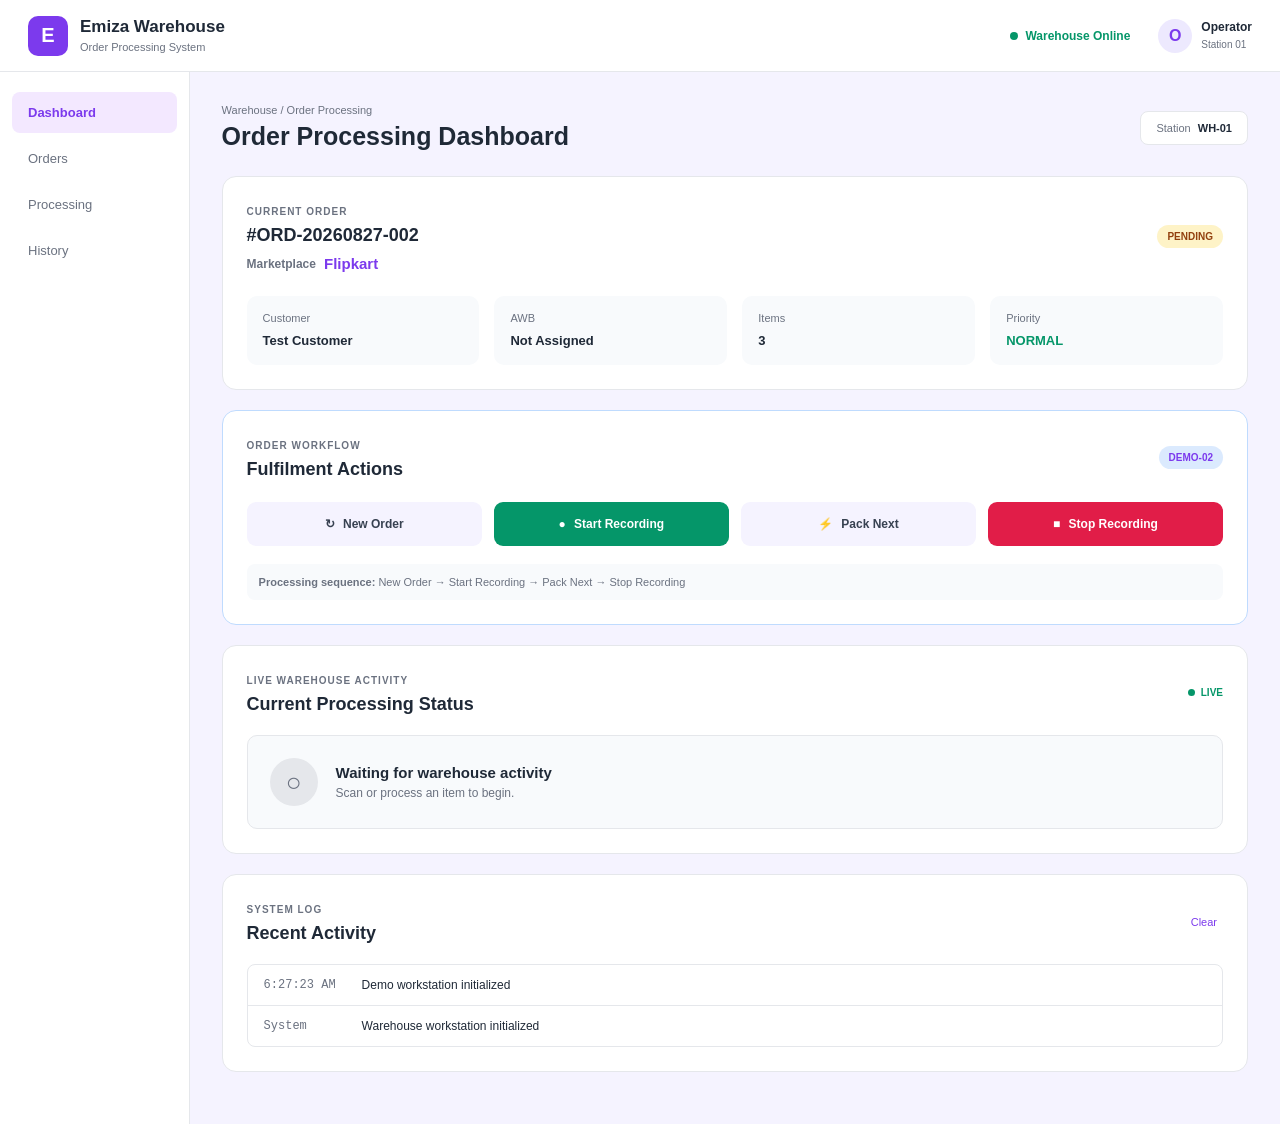
==== demo-02/index.html @ 06ffaedf "Enabled demo 2 and demo 3 static pages" ====
<!DOCTYPE html>
<html lang="en">

<head>
    <meta charset="UTF-8">

    <meta
        name="viewport"
        content="width=device-width, initial-scale=1.0"
    >

    <title>Emiza Warehouse — Demo-02</title>

    <link
        rel="stylesheet"
        href="style.css"
    >
</head>

<body>

    <div class="app">

        <!-- HEADER -->

        <header class="header">

            <div class="brand">

                <div class="logo">
                    E
                </div>

                <div>

                    <h1>
                        Emiza Warehouse
                    </h1>

                    <span>
                        Order Processing System
                    </span>

                </div>

            </div>


            <div class="header-right">

                <div class="warehouse-status">

                    <span class="online-dot"></span>

                    Warehouse Online

                </div>


                <div class="user">

                    <div class="avatar">
                        O
                    </div>

                    <div>

                        <strong>
                            Operator
                        </strong>

                        <small>
                            Station 01
                        </small>

                    </div>

                </div>

            </div>

        </header>


        <!-- MAIN -->

        <div class="layout">


            <!-- SIDEBAR -->

            <aside class="sidebar">

                <button
                    class="nav-item active"
                    data-page="dashboard"
                >
                    Dashboard
                </button>


                <button
                    class="nav-item"
                    data-page="orders"
                >
                    Orders
                </button>


                <button
                    class="nav-item"
                    data-page="processing"
                >
                    Processing
                </button>


                <button
                    class="nav-item"
                    data-page="history"
                >
                    History
                </button>

            </aside>


            <!-- CONTENT -->

            <main class="main-content">


                <div class="page-header">

                    <div>

                        <div class="breadcrumb">
                            Warehouse / Order Processing
                        </div>

                        <h2 id="pageTitle">
                            Order Processing Dashboard
                        </h2>

                    </div>


                    <div class="station-badge">

                        Station

                        <strong>
                            WH-01
                        </strong>

                    </div>

                </div>


                <!-- ORDER CARD -->

                <section class="order-card">

                    <div class="order-card-header">

                        
                        <div>

                            <span class="section-label">
                                CURRENT ORDER
                            </span>


                            <h3 id="orderNumber">
                                #ORD-20260827-002
                            </h3>


                            <div class="order-marketplace">

                                <span>
                                    Marketplace
                                </span>

                                <strong>
                                    Flipkart
                                </strong>

                            </div>

                        </div>


<span
                            id="orderStateBadge"
                            class="badge pending"
                        >
                            PENDING
                        </span>

                    </div>


                    <div class="order-grid">

                        <div class="info-item">

                            <span>
                                Customer
                            </span>

                            <strong>
                                Test Customer
                            </strong>

                        </div>


                        <div class="info-item">

                            <span>
                                AWB
                            </span>

                            <strong>
                                Not Assigned
                            </strong>

                        </div>


                        <div class="info-item">

                            <span>
                                Items
                            </span>

                            <strong>
                                3
                            </strong>

                        </div>


                        <div class="info-item">

                            <span>
                                Priority
                            </span>

                            <strong class="normal-priority">
                                NORMAL
                            </strong>

                        </div>

                    </div>

                </section>



                <!-- DEMO CONTROLS -->

                <section class="test-card">

                    <div class="test-header">

                        <div>

                            <span class="section-label">
                                ORDER WORKFLOW
                            </span>


                            <h3>
                                Fulfilment Actions
                            </h3>

                        </div>


                        <span class="test-badge">
                            DEMO-02
                        </span>

                    </div>


                    <div class="button-grid">

                        <button
                            id="btnNormal"
                            class="btn secondary"
                            type="button"
                        >

                            <span class="button-icon">
                                ↻
                            </span>

                            New Order

                        </button>


                        <button
                            id="btnStart"
                            class="btn start"
                            type="button"
                        >

                            <span class="button-icon">
                                ●
                            </span>

                            Start Recording

                        </button>


                        <button
                            id="btnUpdate"
                            class="btn secondary"
                            type="button"
                        >

                            <span class="button-icon">
                                ⚡
                            </span>

                            Pack Next

                        </button>


                        <button
                            id="btnStop"
                            class="btn stop"
                            type="button"
                        >

                            <span class="button-icon">
                                ■
                            </span>

                            Stop Recording

                        </button>

                    </div>


                    <div class="test-note">

                        <strong>
                            Processing sequence:
                        </strong>

                        New Order →
                        Start Recording →
                        Pack Next →
                        Stop Recording

                    </div>

                </section>


                <!-- THIS IS THE DIV YOUR EXTENSION WATCHES -->

                <section class="activity-card">

                    <div class="activity-header">

                        <div>

                            <span class="section-label">
                                LIVE WAREHOUSE ACTIVITY
                            </span>

                            <h3>
                                Current Processing Status
                            </h3>

                        </div>


                        <div class="live-status">

                            <span></span>

                            LIVE

                        </div>

                    </div>


                    <div
                        id="recording-status"
                        class="recording-status"
                    >

                        <div class="status-icon pending-icon">

                            ○

                        </div>


                        <div>

                            <div class="status-title">
                                Waiting for warehouse activity
                            </div>

                            <div class="status-description">

                                Scan or process an item to begin.

                            </div>

                        </div>

                    </div>

                </section>




                <!-- ACTIVITY LOG -->

                <section class="log-card">

                    <div class="log-header">

                        <div>

                            <span class="section-label">
                                SYSTEM LOG
                            </span>

                            <h3>
                                Recent Activity
                            </h3>

                        </div>


                        <button
                            id="clearLog"
                            class="clear-button"
                        >
                            Clear
                        </button>

                    </div>


                    <div
                        id="activity-log"
                        class="activity-log"
                    >

                        <div class="log-item">

                            <span class="log-time">
                                System
                            </span>

                            <span>
                                Warehouse workstation initialized
                            </span>

                        </div>

                    </div>

                </section>


            </main>

        </div>

    </div>


    <script
        src="app.js"
    ></script>

</body>

</html>
---- demo-02/style.css ----
:root {

    --primary:
        #7c3aed;

    --primary-dark:
        #6d28d9;

    --green:
        #059669;

    --red:
        #e11d48;

    --orange:
        #d97706;

    --bg:
        #f5f3ff;

    --card:
        #ffffff;

    --border:
        #e5e7eb;

    --text:
        #1f2937;

    --muted:
        #6b7280;
}


* {

    box-sizing:
        border-box;
}


body {

    margin: 0;

    background:
        var(--bg);

    color:
        var(--text);

    font-family:
        Arial,
        sans-serif;
}


/* HEADER */

.header {

    height:
        72px;

    background:
        white;

    border-bottom:
        1px solid var(--border);

    display:
        flex;

    align-items:
        center;

    justify-content:
        space-between;

    padding:
        0 28px;
}


.brand {

    display:
        flex;

    align-items:
        center;

    gap:
        12px;
}


.logo {

    width:
        40px;

    height:
        40px;

    border-radius:
        10px;

    display:
        flex;

    align-items:
        center;

    justify-content:
        center;

    background:
        var(--primary);

    color:
        white;

    font-size:
        20px;

    font-weight:
        800;
}


.brand h1 {

    margin:
        0;

    font-size:
        17px;
}


.brand span {

    color:
        var(--muted);

    font-size:
        11px;
}


.header-right {

    display:
        flex;

    align-items:
        center;

    gap:
        28px;
}


.warehouse-status {

    display:
        flex;

    align-items:
        center;

    gap:
        7px;

    color:
        var(--green);

    font-size:
        12px;

    font-weight:
        600;
}


.online-dot {

    width:
        8px;

    height:
        8px;

    border-radius:
        50%;

    background:
        var(--green);
}


.user {

    display:
        flex;

    align-items:
        center;

    gap:
        9px;
}


.avatar {

    width:
        34px;

    height:
        34px;

    border-radius:
        50%;

    background:
        #ede9fe;

    color:
        var(--primary);

    display:
        flex;

    align-items:
        center;

    justify-content:
        center;

    font-weight:
        bold;
}


.user strong {

    display:
        block;

    font-size:
        12px;
}


.user small {

    color:
        var(--muted);

    font-size:
        10px;
}


/* LAYOUT */

.layout {

    display:
        flex;

    min-height:
        calc(100vh - 72px);
}


.sidebar {

    width:
        220px;

    background:
        white;

    border-right:
        1px solid var(--border);

    padding:
        20px 12px;
}


.nav-item {

    width:
        100%;

    border:
        none;

    background:
        transparent;

    text-align:
        left;

    padding:
        13px 16px;

    margin-bottom:
        5px;

    border-radius:
        8px;

    color:
        var(--muted);

    cursor:
        pointer;

    font-size:
        13px;
}


.nav-item:hover {

    background:
        #f5f3ff;
}


.nav-item.active {

    background:
        #f3e8ff;

    color:
        var(--primary);

    font-weight:
        700;
}


/* MAIN */

.main-content {

    width:
        100%;

    max-width:
        1300px;

    margin:
        0 auto;

    padding:
        32px;
}


.page-header {

    display:
        flex;

    align-items:
        center;

    justify-content:
        space-between;

    margin-bottom:
        25px;
}


.breadcrumb {

    color:
        var(--muted);

    font-size:
        11px;

    margin-bottom:
        6px;
}


.page-header h2 {

    margin:
        0;

    font-size:
        25px;
}


.station-badge {

    padding:
        10px 15px;

    background:
        white;

    border:
        1px solid var(--border);

    border-radius:
        8px;

    color:
        var(--muted);

    font-size:
        11px;
}


.station-badge strong {

    color:
        var(--text);

    margin-left:
        4px;
}


/* CARDS */

.order-card,
.activity-card,
.test-card,
.log-card {

    background:
        var(--card);

    border:
        1px solid var(--border);

    border-radius:
        14px;

    padding:
        24px;

    margin-bottom:
        20px;
}


.order-card-header,
.activity-header,
.test-header,
.log-header {

    display:
        flex;

    align-items:
        center;

    justify-content:
        space-between;
}


.section-label {

    font-size:
        10px;

    font-weight:
        800;

    color:
        var(--muted);

    letter-spacing:
        1px;
}


.order-card h3,
.activity-card h3,
.test-card h3,
.log-card h3 {

    margin:
        6px 0 0;

    font-size:
        18px;
}


.badge {

    padding:
        6px 10px;

    border-radius:
        20px;

    font-size:
        10px;

    font-weight:
        800;
}


.badge.pending {

    background:
        #fef3c7;

    color:
        #92400e;
}


.order-grid {

    display:
        grid;

    grid-template-columns:
        repeat(4, 1fr);

    gap:
        15px;

    margin-top:
        24px;
}


.info-item {

    padding:
        16px;

    background:
        #f8fafc;

    border-radius:
        10px;
}


.info-item span {

    display:
        block;

    color:
        var(--muted);

    font-size:
        11px;

    margin-bottom:
        7px;
}


.info-item strong {

    font-size:
        13px;
}


.normal-priority {

    color:
        var(--green);
}


/* LIVE STATUS */

.live-status {

    display:
        flex;

    align-items:
        center;

    gap:
        6px;

    color:
        var(--green);

    font-size:
        10px;

    font-weight:
        bold;
}


.live-status span {

    width:
        7px;

    height:
        7px;

    border-radius:
        50%;

    background:
        var(--green);
}


.recording-status {

    display:
        flex;

    align-items:
        center;

    gap:
        18px;

    padding:
        22px;

    margin-top:
        20px;

    border:
        1px solid var(--border);

    border-radius:
        10px;

    background:
        #f8fafc;
}


.status-icon {

    width:
        48px;

    height:
        48px;

    border-radius:
        50%;

    display:
        flex;

    align-items:
        center;

    justify-content:
        center;

    font-size:
        26px;

    background:
        #e5e7eb;

    color:
        var(--muted);
}


.status-title {

    font-size:
        15px;

    font-weight:
        700;
}


.status-description {

    margin-top:
        5px;

    color:
        var(--muted);

    font-size:
        12px;
}


/* TEST AREA */

.test-card {

    border:
        1px solid #bfdbfe;
}


.test-badge {

    padding:
        6px 10px;

    border-radius:
        20px;

    background:
        #dbeafe;

    color:
        var(--primary);

    font-size:
        10px;

    font-weight:
        800;
}


.button-grid {

    display:
        grid;

    grid-template-columns:
        repeat(4, 1fr);

    gap:
        12px;

    margin-top:
        22px;
}


.btn {

    border:
        none;

    border-radius:
        9px;

    padding:
        15px 12px;

    cursor:
        pointer;

    font-weight:
        700;

    font-size:
        12px;

    transition:
        transform 0.15s,
        opacity 0.15s;
}


.btn:hover {

    transform:
        translateY(-1px);
}


.button-icon {

    margin-right:
        5px;
}


.secondary {

    background:
        #f5f3ff;

    color:
        #374151;
}


.start {

    background:
        var(--green);

    color:
        white;
}


.stop {

    background:
        var(--red);

    color:
        white;
}


.test-note {

    margin-top:
        18px;

    padding:
        12px;

    background:
        #f8fafc;

    border-radius:
        8px;

    color:
        var(--muted);

    font-size:
        11px;
}


/* LOG */

.clear-button {

    border:
        none;

    background:
        transparent;

    color:
        var(--primary);

    cursor:
        pointer;

    font-size:
        11px;
}


.activity-log {

    margin-top:
        20px;

    max-height:
        250px;

    overflow-y:
        auto;

    border:
        1px solid var(--border);

    border-radius:
        8px;
}


.log-item {

    display:
        flex;

    gap:
        18px;

    padding:
        13px 16px;

    border-bottom:
        1px solid var(--border);

    font-size:
        12px;
}


.log-item:last-child {

    border-bottom:
        none;
}


.log-time {

    min-width:
        80px;

    color:
        var(--muted);

    font-family:
        monospace;
}


/* RESPONSIVE */

@media (max-width: 900px) {

    .sidebar {

        width:
            160px;
    }


    .order-grid,
    .button-grid {

        grid-template-columns:
            repeat(2, 1fr);
    }

}


@media (max-width: 650px) {

    .sidebar {

        display:
            none;
    }


    .main-content {

        padding:
            18px;
    }


    .header-right {

        gap:
            10px;
    }


    .warehouse-status {

        display:
            none;
    }


    .order-grid,
    .button-grid {

        grid-template-columns:
            1fr;
    }

}

/* Demo-02 marketplace metadata */
.order-marketplace {
    margin-top: 9px;
    display: flex;
    align-items: center;
    gap: 8px;
}
.order-marketplace span {
    color: var(--muted);
    font-size: 12px;
    font-weight: 600;
}
.order-marketplace strong {
    color: var(--primary);
    font-size: 15px;
    font-weight: 700;
}
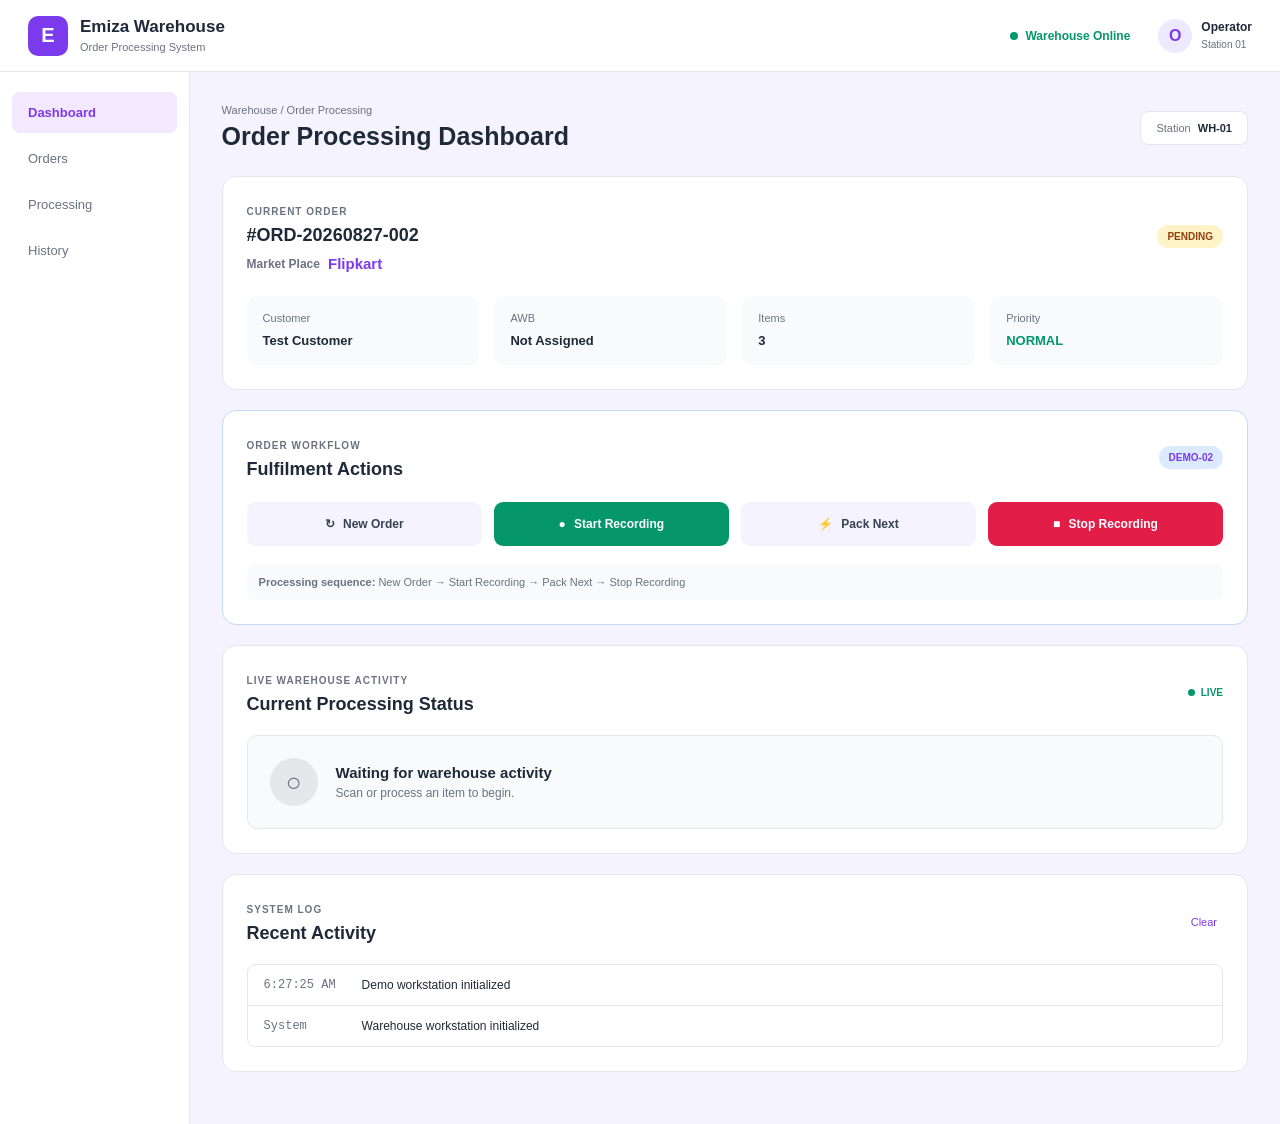
==== commit 947a3b60: "Updated the matket place" ====
--- a/demo-02/index.html
+++ b/demo-02/index.html
@@ -180,7 +180,7 @@
                             <div class="order-marketplace">
 
                                 <span>
-                                    Marketplace
+                                    Market Place
                                 </span>
 
                                 <strong>
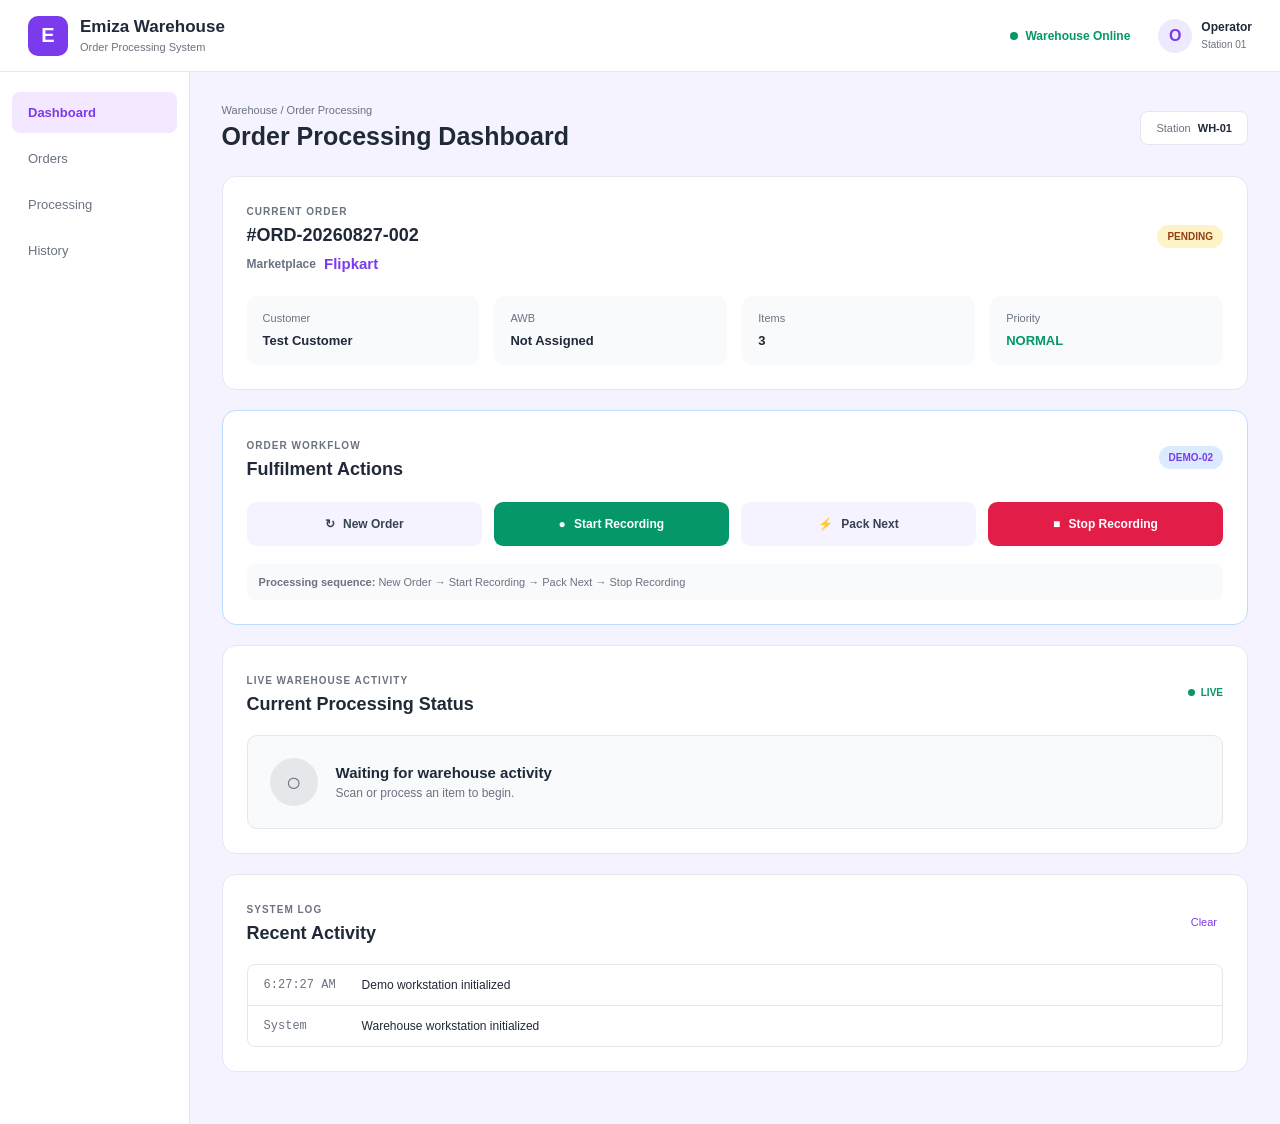
==== commit c4c8f2f5: "Updated the marketplace label" ====
--- a/demo-02/index.html
+++ b/demo-02/index.html
@@ -180,7 +180,7 @@
                             <div class="order-marketplace">
 
                                 <span>
-                                    Market Place
+                                    Marketplace
                                 </span>
 
                                 <strong>
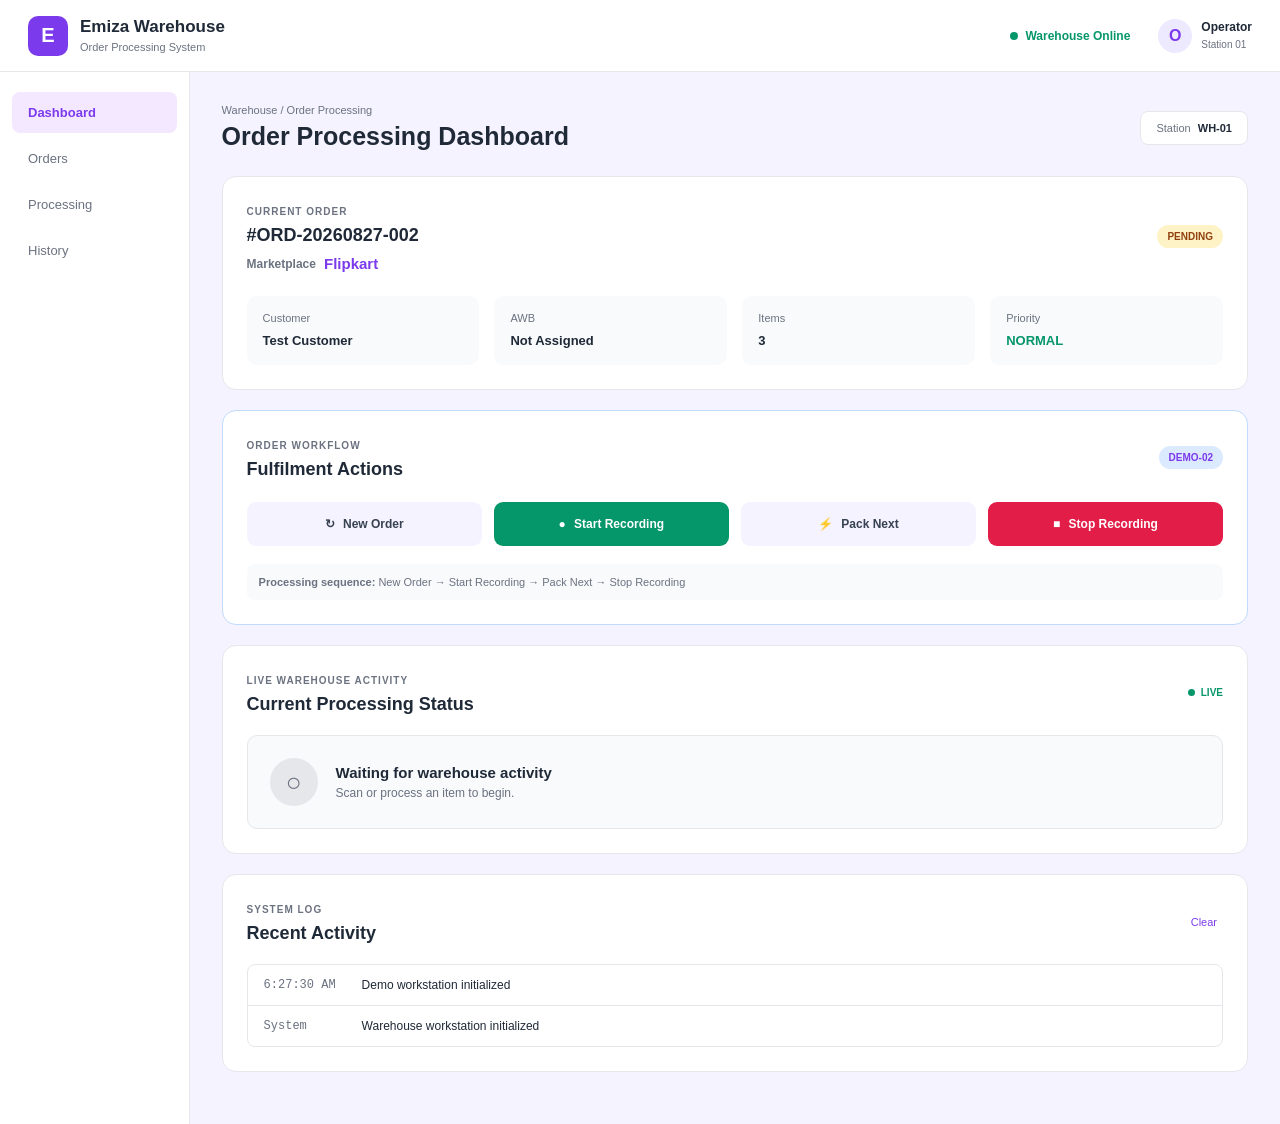
==== commit bb88d856: "Updated the demo-02 for the triggers update" ====
--- a/demo-02/index.html
+++ b/demo-02/index.html
@@ -399,7 +399,7 @@
 
 
                     <div
-                        id="recording-status"
+                        id="packing-status"
                         class="recording-status"
                     >
 
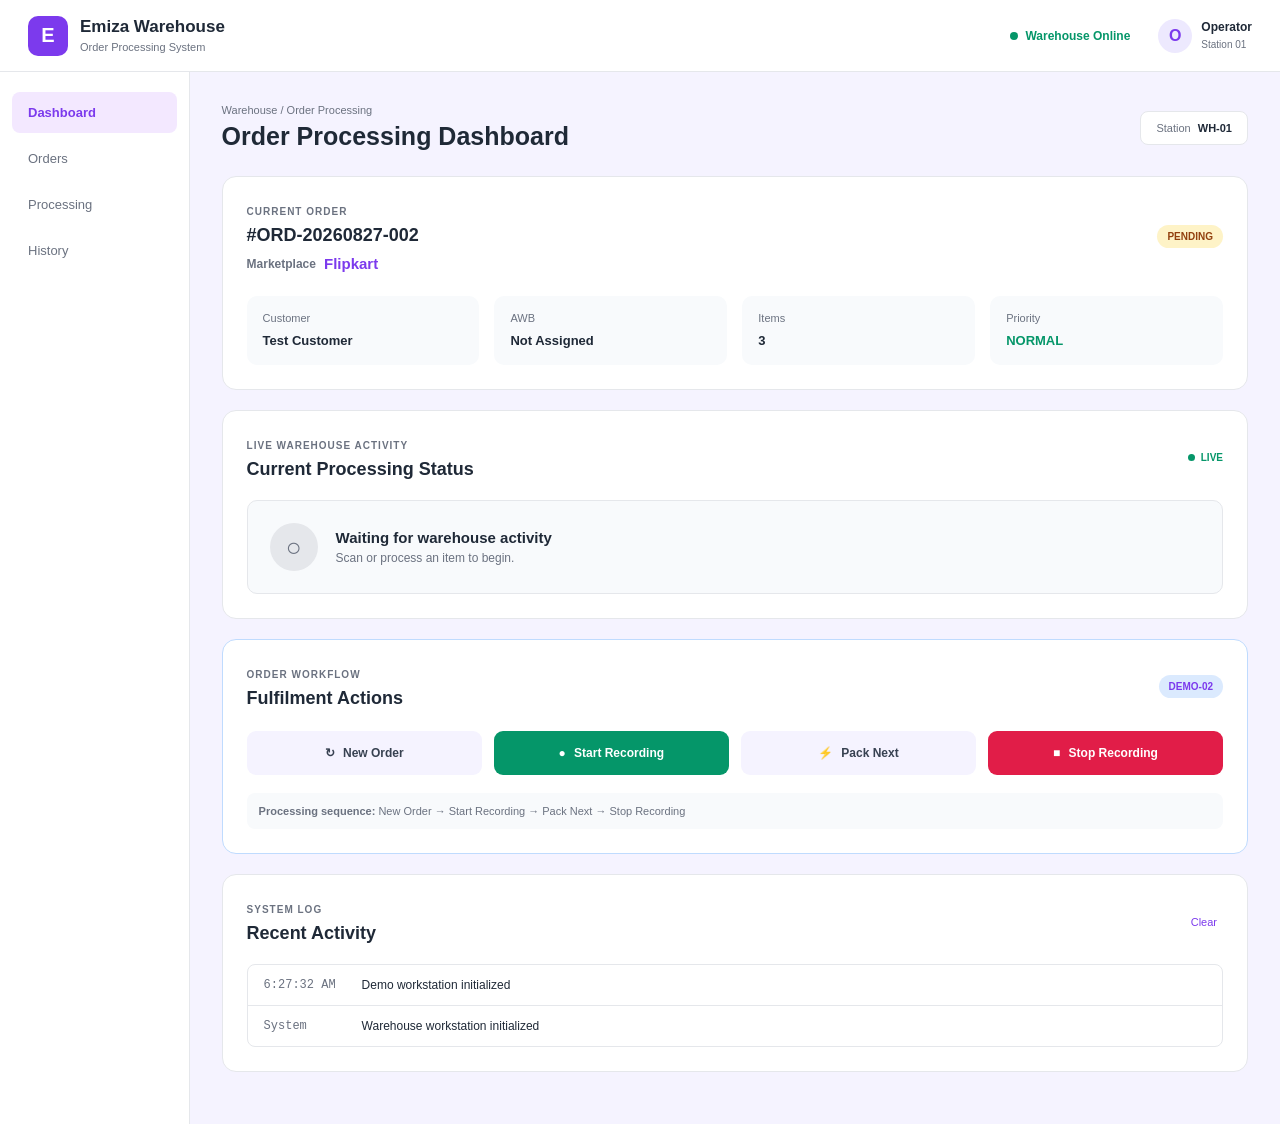
==== commit c70d90f6: "Updated the demo pages for the sections" ====
--- a/demo-02/index.html
+++ b/demo-02/index.html
@@ -261,6 +261,67 @@
 
 
 
+                <!-- THIS IS THE DIV YOUR EXTENSION WATCHES -->
+
+                <section class="activity-card">
+
+                    <div class="activity-header">
+
+                        <div>
+
+                            <span class="section-label">
+                                LIVE WAREHOUSE ACTIVITY
+                            </span>
+
+                            <h3>
+                                Current Processing Status
+                            </h3>
+
+                        </div>
+
+
+                        <div class="live-status">
+
+                            <span></span>
+
+                            LIVE
+
+                        </div>
+
+                    </div>
+
+
+                    <div
+                        id="packing-status"
+                        class="recording-status"
+                    >
+
+                        <div class="status-icon pending-icon">
+
+                            ○
+
+                        </div>
+
+
+                        <div>
+
+                            <div class="status-title">
+                                Waiting for warehouse activity
+                            </div>
+
+                            <div class="status-description">
+
+                                Scan or process an item to begin.
+
+                            </div>
+
+                        </div>
+
+                    </div>
+
+                </section>
+
+
                 <!-- DEMO CONTROLS -->
 
                 <section class="test-card">
@@ -368,69 +429,6 @@
                 </section>
 
 
-                <!-- THIS IS THE DIV YOUR EXTENSION WATCHES -->
-
-                <section class="activity-card">
-
-                    <div class="activity-header">
-
-                        <div>
-
-                            <span class="section-label">
-                                LIVE WAREHOUSE ACTIVITY
-                            </span>
-
-                            <h3>
-                                Current Processing Status
-                            </h3>
-
-                        </div>
-
-
-                        <div class="live-status">
-
-                            <span></span>
-
-                            LIVE
-
-                        </div>
-
-                    </div>
-
-
-                    <div
-                        id="packing-status"
-                        class="recording-status"
-                    >
-
-                        <div class="status-icon pending-icon">
-
-                            ○
-
-                        </div>
-
-
-                        <div>
-
-                            <div class="status-title">
-                                Waiting for warehouse activity
-                            </div>
-
-                            <div class="status-description">
-
-                                Scan or process an item to begin.
-
-                            </div>
-
-                        </div>
-
-                    </div>
-
-                </section>
-
-
-
-
                 <!-- ACTIVITY LOG -->
 
                 <section class="log-card">
